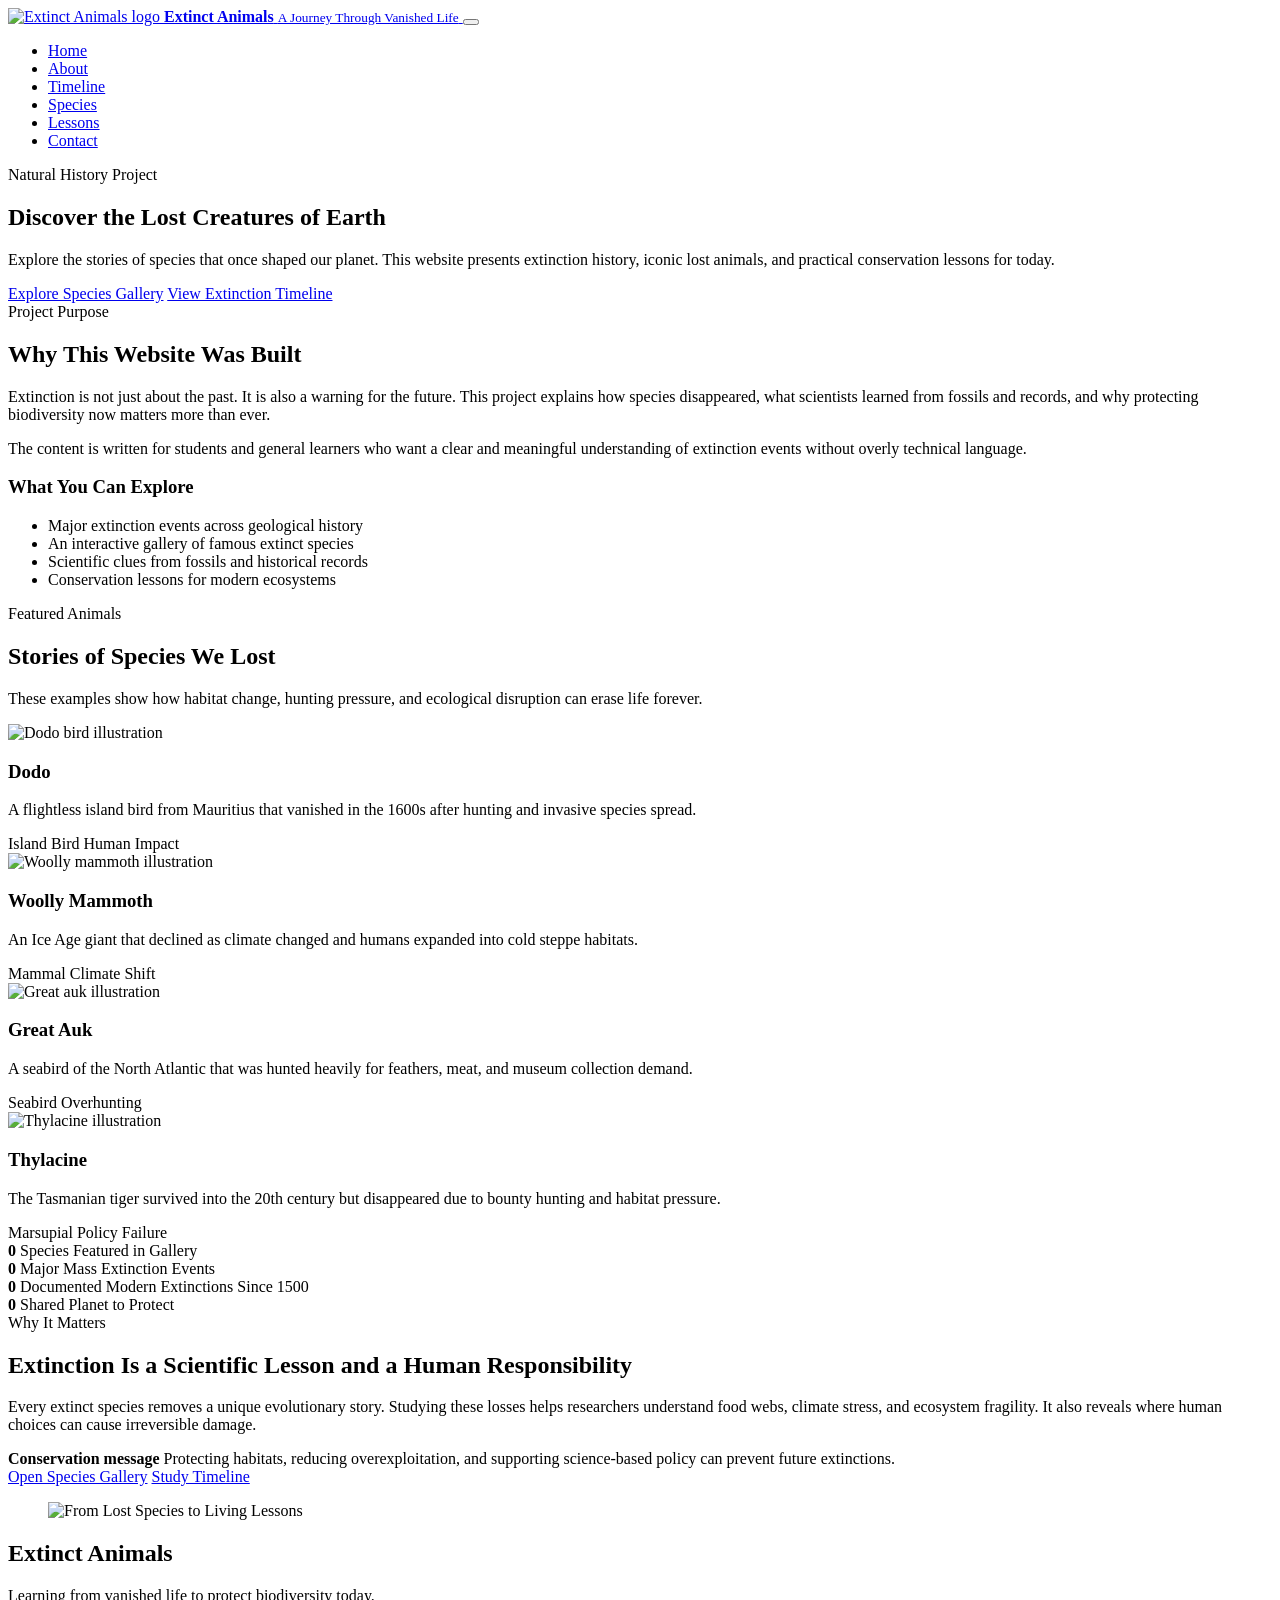
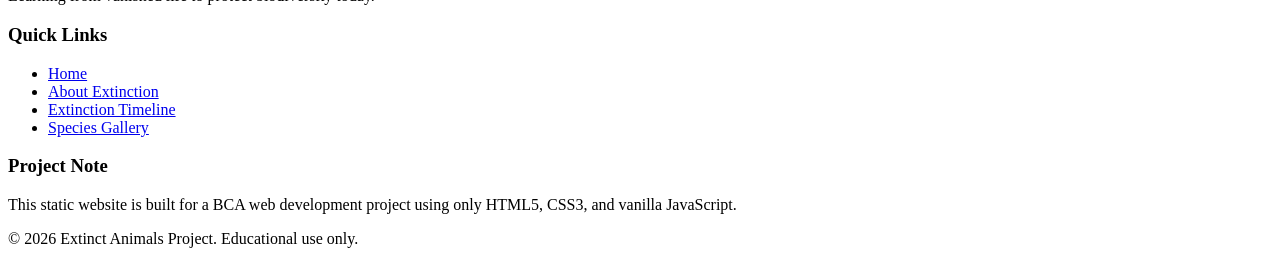
==== index.html @ c0fbe5d6 "Add files via upload" ====
<!DOCTYPE html>
<html lang="en">
<head>
  <meta charset="UTF-8" />
  <meta name="viewport" content="width=device-width, initial-scale=1.0" />
  <meta name="description" content="Extinct Animals is an educational website exploring lost species, mass extinction events, and conservation lessons for the future." />
  <title>Extinct Animals | Home</title>
  <meta name="robots" content="index, follow" />
  <meta name="theme-color" content="#13110f" />
  <link rel="canonical" href="https://your-domain.example/index.html" />

  <meta property="og:locale" content="en_US" />
  <meta property="og:type" content="website" />
  <meta property="og:site_name" content="Extinct Animals" />
  <meta property="og:title" content="Extinct Animals | Home" />
  <meta property="og:description" content="Extinct Animals is an educational website exploring lost species, mass extinction events, and conservation lessons for the future." />
  <meta property="og:url" content="https://your-domain.example/index.html" />
  <meta property="og:image" content="/assets/banners/Banner.png" />
  <meta property="og:image:alt" content="Extinct Animals banner with natural history theme" />

  <meta name="twitter:card" content="summary_large_image" />
  <meta name="twitter:title" content="Extinct Animals | Home" />
  <meta name="twitter:description" content="Extinct Animals is an educational website exploring lost species, mass extinction events, and conservation lessons for the future." />
  <meta name="twitter:image" content="/assets/banners/Banner.png" />
  <meta name="twitter:image:alt" content="Extinct Animals banner with natural history theme" />

  <link rel="stylesheet" href="css/style.css" />
  <link rel="icon" type="image/png" href="assets/icons/Logo.png" />
</head>
<body data-page="index.html">
  <header class="site-header">
    <div class="container nav-wrap">
      <a class="logo" href="index.html" aria-label="Extinct Animals home page">
        <span class="logo-mark"><img src="assets/icons/Logo.png" alt="Extinct Animals logo" /></span>
        <span class="logo-text">
          <strong>Extinct Animals</strong>
          <small>A Journey Through Vanished Life</small>
        </span>
      </a>

      <button class="menu-toggle" type="button" aria-label="Toggle navigation menu" aria-controls="primaryNav" aria-expanded="false">
        <span></span>
        <span></span>
        <span></span>
      </button>

      <nav aria-label="Main navigation">
        <ul class="nav-links" id="primaryNav">
          <li><a href="index.html" data-page="index.html">Home</a></li>
          <li><a href="about.html" data-page="about.html">About</a></li>
          <li><a href="timeline.html" data-page="timeline.html">Timeline</a></li>
          <li><a href="species.html" data-page="species.html">Species</a></li>
          <li><a href="lessons.html" data-page="lessons.html">Lessons</a></li>
          <li><a href="contact.html" data-page="contact.html">Contact</a></li>
        </ul>
      </nav>
    </div>
  </header>

  <main>
    <section class="page-hero home-hero">
      <div class="container hero-content" data-reveal>
        <span class="eyebrow">Natural History Project</span>
        <h1>Discover the Lost Creatures of Earth</h1>
        <p>
          Explore the stories of species that once shaped our planet. This website presents extinction history,
          iconic lost animals, and practical conservation lessons for today.
        </p>
        <div class="hero-actions">
          <a class="btn btn-primary" href="species.html">Explore Species Gallery</a>
          <a class="btn btn-secondary" href="timeline.html">View Extinction Timeline</a>
        </div>
      </div>
    </section>

    <section class="section">
      <div class="container lead-grid">
        <article class="lead-panel" data-reveal>
          <span class="eyebrow">Project Purpose</span>
          <h2>Why This Website Was Built</h2>
          <p>
            Extinction is not just about the past. It is also a warning for the future. This project explains how
            species disappeared, what scientists learned from fossils and records, and why protecting biodiversity now
            matters more than ever.
          </p>
          <p>
            The content is written for students and general learners who want a clear and meaningful understanding of
            extinction events without overly technical language.
          </p>
        </article>

        <aside class="lead-panel" data-reveal>
          <h3>What You Can Explore</h3>
          <ul class="info-list">
            <li>Major extinction events across geological history</li>
            <li>An interactive gallery of famous extinct species</li>
            <li>Scientific clues from fossils and historical records</li>
            <li>Conservation lessons for modern ecosystems</li>
          </ul>
        </aside>
      </div>
    </section>

    <section class="section section-alt">
      <div class="container">
        <div class="section-heading" data-reveal>
          <span class="eyebrow">Featured Animals</span>
          <h2>Stories of Species We Lost</h2>
          <p>These examples show how habitat change, hunting pressure, and ecological disruption can erase life forever.</p>
        </div>

        <div class="card-grid">
          <article class="feature-card" data-reveal>
            <div class="feature-media">
              <img src="assets/images/DoDo.png" alt="Dodo bird illustration" />
            </div>
            <h3>Dodo</h3>
            <p>A flightless island bird from Mauritius that vanished in the 1600s after hunting and invasive species spread.</p>
            <div class="badges">
              <span class="badge">Island Bird</span>
              <span class="badge">Human Impact</span>
            </div>
          </article>

          <article class="feature-card" data-reveal>
            <div class="feature-media">
              <img src="assets/images/Woolly mammoth.png" alt="Woolly mammoth illustration" />
            </div>
            <h3>Woolly Mammoth</h3>
            <p>An Ice Age giant that declined as climate changed and humans expanded into cold steppe habitats.</p>
            <div class="badges">
              <span class="badge">Mammal</span>
              <span class="badge">Climate Shift</span>
            </div>
          </article>

          <article class="feature-card" data-reveal>
            <div class="feature-media">
              <img src="assets/images/Great Auk.png" alt="Great auk illustration" />
            </div>
            <h3>Great Auk</h3>
            <p>A seabird of the North Atlantic that was hunted heavily for feathers, meat, and museum collection demand.</p>
            <div class="badges">
              <span class="badge">Seabird</span>
              <span class="badge">Overhunting</span>
            </div>
          </article>

          <article class="feature-card" data-reveal>
            <div class="feature-media">
              <img src="assets/images/Thylacine.png" alt="Thylacine illustration" />
            </div>
            <h3>Thylacine</h3>
            <p>The Tasmanian tiger survived into the 20th century but disappeared due to bounty hunting and habitat pressure.</p>
            <div class="badges">
              <span class="badge">Marsupial</span>
              <span class="badge">Policy Failure</span>
            </div>
          </article>
        </div>
      </div>
    </section>

    <section class="facts-strip" aria-label="Quick extinction facts">
      <div class="container facts-grid">
        <article class="fact-item" data-reveal>
          <strong data-counter="10">0</strong>
          <span>Species Featured in Gallery</span>
        </article>
        <article class="fact-item" data-reveal>
          <strong data-counter="5">0</strong>
          <span>Major Mass Extinction Events</span>
        </article>
        <article class="fact-item" data-reveal>
          <strong data-counter="900" data-suffix="+">0</strong>
          <span>Documented Modern Extinctions Since 1500</span>
        </article>
        <article class="fact-item" data-reveal>
          <strong data-counter="1">0</strong>
          <span>Shared Planet to Protect</span>
        </article>
      </div>
    </section>

    <section class="section section-light">
      <div class="container split-layout">
        <div class="split-text" data-reveal>
          <span class="eyebrow">Why It Matters</span>
          <h2>Extinction Is a Scientific Lesson and a Human Responsibility</h2>
          <p>
            Every extinct species removes a unique evolutionary story. Studying these losses helps researchers understand
            food webs, climate stress, and ecosystem fragility. It also reveals where human choices can cause irreversible damage.
          </p>
          <div class="callout">
            <strong>Conservation message</strong>
            Protecting habitats, reducing overexploitation, and supporting science-based policy can prevent future extinctions.
          </div>
          <div class="hero-actions">
            <a class="btn btn-dark" href="species.html">Open Species Gallery</a>
            <a class="btn btn-dark" href="timeline.html">Study Timeline</a>
          </div>
        </div>

        <div class="split-media" data-reveal>
          <figure class="content-media">
            <img src="assets/images/From%20Lost%20Species%20to%20Living%20Lessons.png" alt="From Lost Species to Living Lessons" loading="lazy" />
          </figure>
        </div>
      </div>
    </section>
  </main>

  <footer class="site-footer">
    <div class="container footer-grid">
      <div>
        <h2>Extinct Animals</h2>
        <p>Learning from vanished life to protect biodiversity today.</p>
      </div>
      <div>
        <h3>Quick Links</h3>
        <ul class="footer-links">
          <li><a href="index.html">Home</a></li>
          <li><a href="about.html">About Extinction</a></li>
          <li><a href="timeline.html">Extinction Timeline</a></li>
          <li><a href="species.html">Species Gallery</a></li>
        </ul>
      </div>
      <div>
        <h3>Project Note</h3>
        <p>This static website is built for a BCA web development project using only HTML5, CSS3, and vanilla JavaScript.</p>
      </div>
    </div>
    <div class="footer-bottom">
      <p>&copy; 2026 Extinct Animals Project. Educational use only.</p>
    </div>
  </footer>

  <script src="js/main.js" defer></script>
</body>
</html>
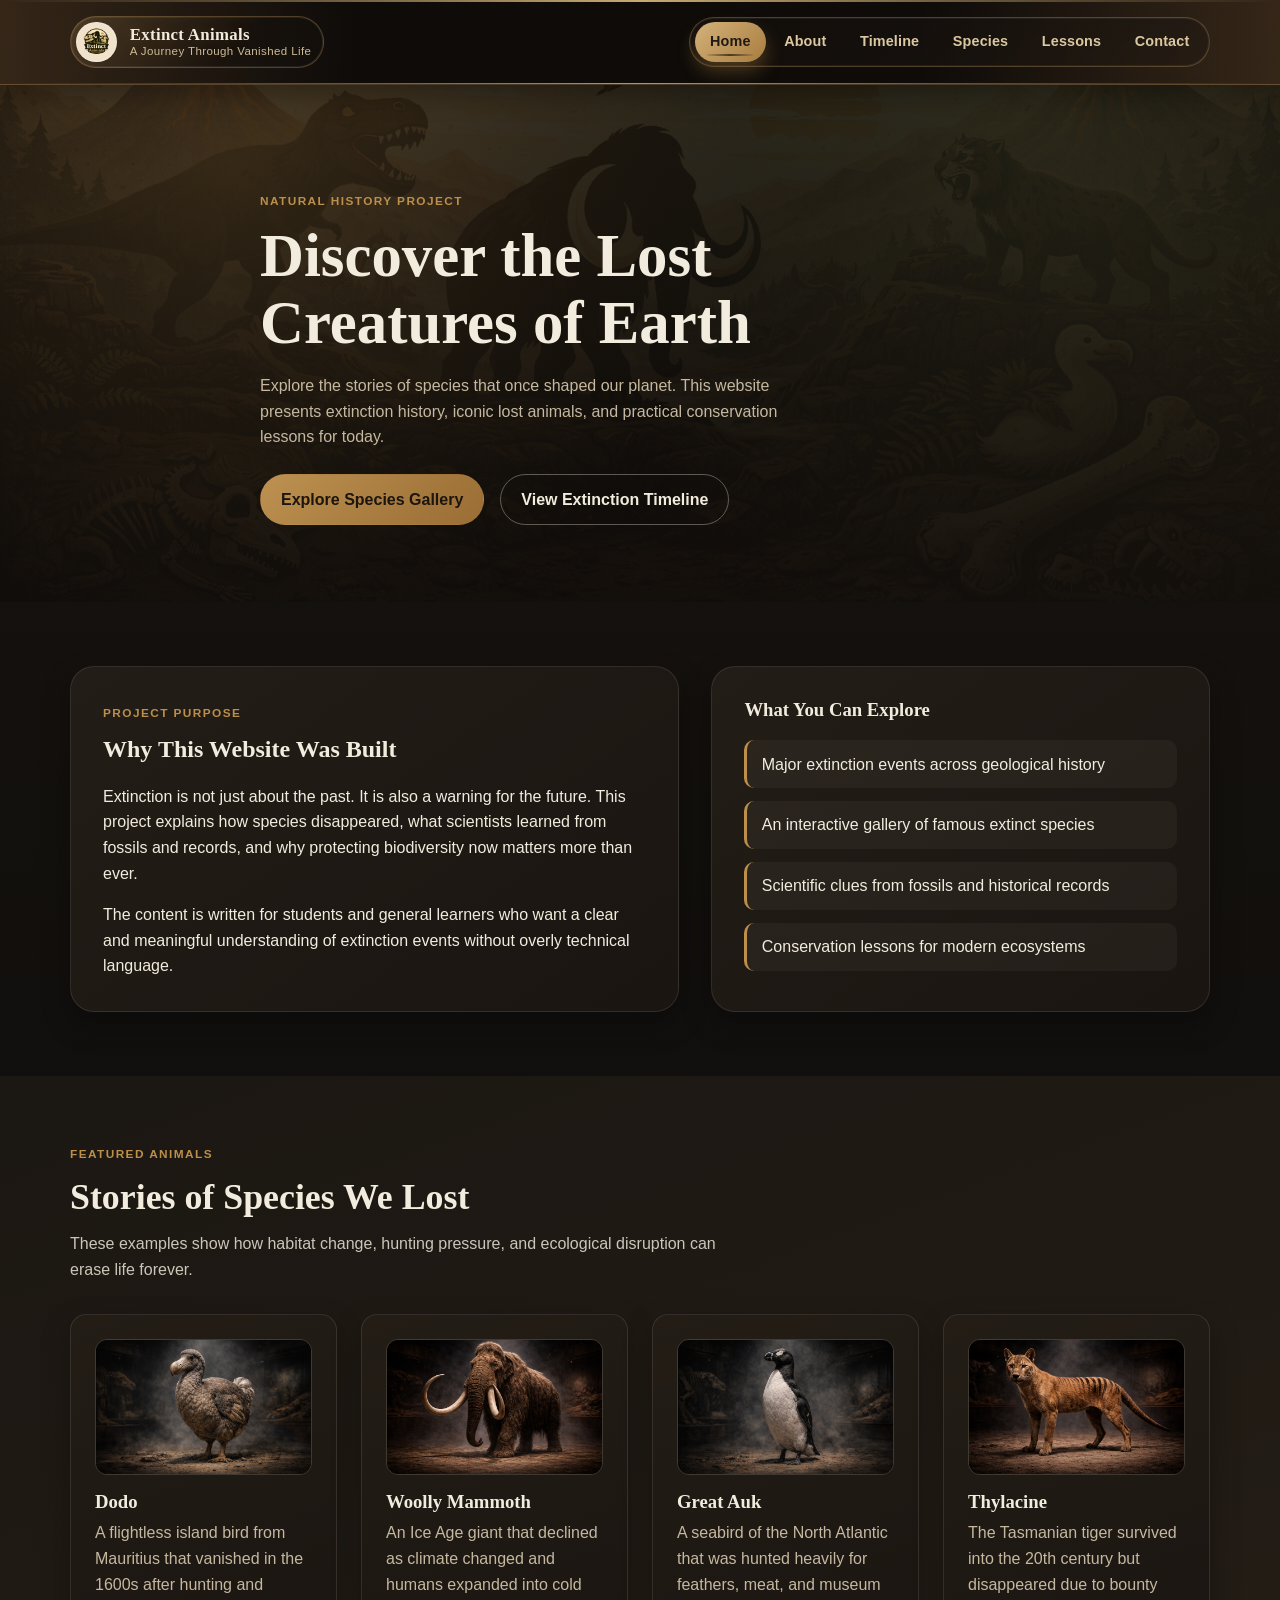
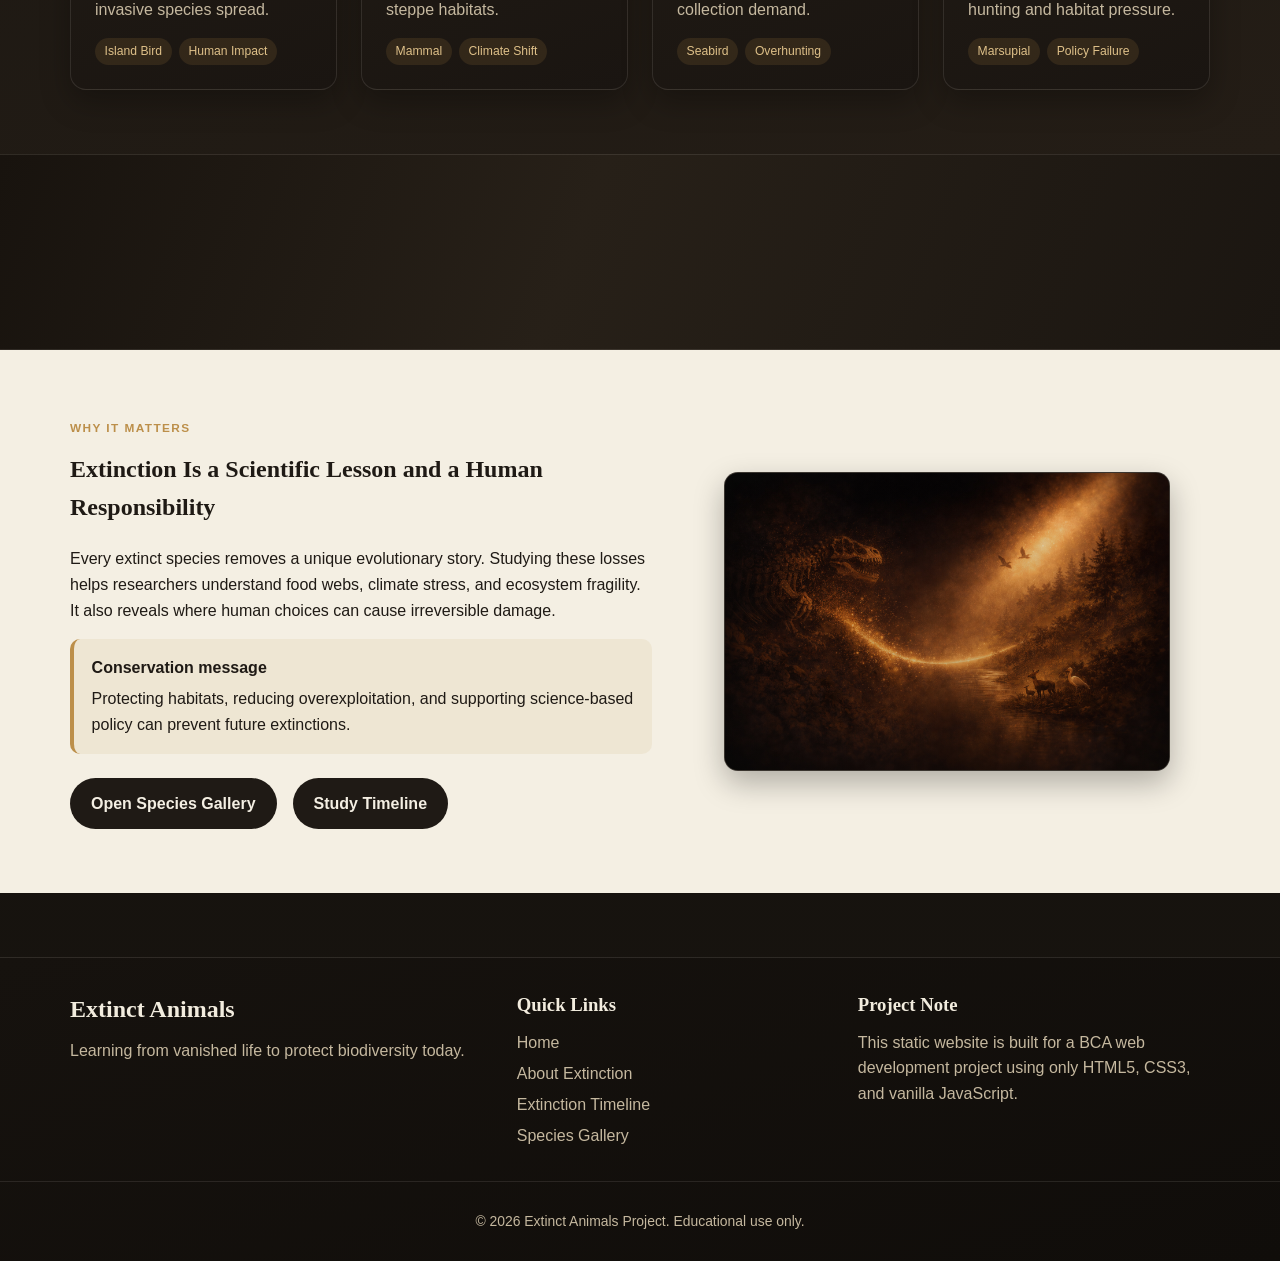
==== commit 322daaba: "Update index.html" ====
--- a/index.html
+++ b/index.html
@@ -14,8 +14,8 @@
   <meta property="og:site_name" content="Extinct Animals" />
   <meta property="og:title" content="Extinct Animals | Home" />
   <meta property="og:description" content="Extinct Animals is an educational website exploring lost species, mass extinction events, and conservation lessons for the future." />
-  <meta property="og:url" content="https://your-domain.example/index.html" />
-  <meta property="og:image" content="/assets/banners/Banner.png" />
+  <meta property="og:url" content="https://lostspecies.vercel.app" />
+  <meta property="og:image" content="https://lostspecies.vercel.app/assets/banners/Banner.png" />
   <meta property="og:image:alt" content="Extinct Animals banner with natural history theme" />
 
   <meta name="twitter:card" content="summary_large_image" />
--- a/css/style.css
+++ b/css/style.css
@@ -0,0 +1,1461 @@
+:root {
+  --clr-bg: #13110f;
+  --clr-surface: #1d1914;
+  --clr-surface-soft: #272119;
+  --clr-card: #211c16;
+  --clr-light: #f4efe3;
+  --clr-light-soft: #ebe2d1;
+  --clr-text: #f2ecde;
+  --clr-text-dark: #1f1a15;
+  --clr-muted: #c5b89f;
+  --clr-gold: #bc8f4a;
+  --clr-rust: #8f4e2c;
+  --clr-olive: #6b744b;
+  --clr-danger: #efb199;
+  --clr-success: #9fd6ab;
+  --font-heading: "Palatino Linotype", "Book Antiqua", Palatino, Georgia, "Times New Roman", serif;
+  --font-body: "Segoe UI", Tahoma, Geneva, Verdana, sans-serif;
+  --max-width: 1140px;
+  --radius-sm: 10px;
+  --radius-md: 16px;
+  --radius-lg: 24px;
+  --radius-round: 999px;
+  --shadow-soft: 0 12px 30px rgba(0, 0, 0, 0.28);
+  --shadow-hover: 0 18px 42px rgba(0, 0, 0, 0.35);
+  --transition: all 0.28s ease;
+  --space-1: 0.5rem;
+  --space-2: 0.75rem;
+  --space-3: 1rem;
+  --space-4: 1.5rem;
+  --space-5: 2rem;
+  --space-6: 3rem;
+  --space-7: 4rem;
+}
+
+* {
+  box-sizing: border-box;
+}
+
+html {
+  scroll-behavior: smooth;
+}
+
+body {
+  margin: 0;
+  font-family: var(--font-body);
+  color: var(--clr-text);
+  background: linear-gradient(180deg, #17130f 0%, #110f0d 40%, #18140f 100%);
+  line-height: 1.6;
+  overflow-x: hidden;
+}
+
+img {
+  max-width: 100%;
+  display: block;
+}
+
+a {
+  color: inherit;
+  text-decoration: none;
+}
+
+button,
+input,
+select,
+textarea {
+  font: inherit;
+}
+
+a:focus-visible,
+button:focus-visible,
+input:focus-visible,
+select:focus-visible,
+textarea:focus-visible {
+  outline: 2px solid var(--clr-gold);
+  outline-offset: 2px;
+}
+
+.container {
+  width: min(var(--max-width), calc(100% - 2rem));
+  margin-inline: auto;
+}
+
+.section {
+  padding: var(--space-7) 0;
+}
+
+.section-light {
+  background: var(--clr-light);
+  color: var(--clr-text-dark);
+}
+
+.section-alt {
+  background: linear-gradient(160deg, #1b1712 0%, #241d16 100%);
+}
+
+.section-heading {
+  margin-bottom: var(--space-5);
+  max-width: 680px;
+}
+
+.section-heading h2 {
+  margin: 0 0 var(--space-2);
+  font-family: var(--font-heading);
+  font-size: clamp(1.8rem, 2.8vw, 2.6rem);
+  line-height: 1.2;
+}
+
+.section-heading p {
+  margin: 0;
+  color: currentColor;
+  opacity: 0.82;
+}
+
+.eyebrow {
+  display: inline-block;
+  margin-bottom: var(--space-2);
+  text-transform: uppercase;
+  letter-spacing: 0.12em;
+  font-size: 0.74rem;
+  color: var(--clr-gold);
+  font-weight: 600;
+}
+
+.btn {
+  display: inline-flex;
+  align-items: center;
+  justify-content: center;
+  padding: 0.75rem 1.25rem;
+  border-radius: var(--radius-round);
+  border: 1px solid transparent;
+  cursor: pointer;
+  font-weight: 600;
+  transition: var(--transition);
+}
+
+.btn-primary {
+  background: linear-gradient(135deg, #bd9150 0%, #996d34 100%);
+  color: #1d150f;
+}
+
+.btn-primary:hover {
+  transform: translateY(-2px);
+  box-shadow: 0 10px 22px rgba(188, 143, 74, 0.36);
+}
+
+.btn-secondary {
+  border-color: rgba(242, 236, 222, 0.34);
+  color: var(--clr-text);
+  background: transparent;
+}
+
+.btn-secondary:hover {
+  background: rgba(244, 239, 227, 0.08);
+  transform: translateY(-2px);
+}
+
+.btn-dark {
+  background: var(--clr-text-dark);
+  color: var(--clr-light);
+}
+
+.btn-dark:hover {
+  opacity: 0.92;
+}
+
+.site-header {
+  position: sticky;
+  top: 0;
+  z-index: 220;
+  isolation: isolate;
+  backdrop-filter: blur(10px) saturate(120%);
+  background: linear-gradient(
+    90deg,
+    rgba(64, 46, 28, 0.74) 0%,
+    rgba(14, 11, 9, 0.94) 28%,
+    rgba(14, 11, 9, 0.94) 72%,
+    rgba(64, 46, 28, 0.74) 100%
+  );
+  border-bottom: 1px solid rgba(196, 156, 94, 0.34);
+  box-shadow: 0 10px 24px rgba(0, 0, 0, 0.3);
+}
+
+.site-header::before,
+.site-header::after {
+  content: "";
+  position: absolute;
+  left: 0;
+  right: 0;
+  pointer-events: none;
+}
+
+.site-header::before {
+  top: 0;
+  height: 2px;
+  background: linear-gradient(90deg, transparent 0%, rgba(220, 186, 126, 0.9) 50%, transparent 100%);
+}
+
+.site-header::after {
+  bottom: 0;
+  height: 1px;
+  background: linear-gradient(90deg, rgba(196, 156, 94, 0) 0%, rgba(196, 156, 94, 0.95) 50%, rgba(196, 156, 94, 0) 100%);
+}
+
+.nav-wrap {
+  display: flex;
+  align-items: center;
+  justify-content: space-between;
+  gap: 1rem;
+  min-height: 84px;
+}
+
+.logo {
+  display: flex;
+  align-items: center;
+  gap: 0.8rem;
+  padding: 0.3rem 0.72rem 0.3rem 0.32rem;
+  border-radius: var(--radius-round);
+  border: 1px solid rgba(196, 156, 94, 0.35);
+  background: linear-gradient(135deg, rgba(196, 156, 94, 0.2) 0%, rgba(20, 16, 12, 0.32) 64%);
+  box-shadow: inset 0 0 0 1px rgba(244, 239, 227, 0.07);
+  transition: var(--transition);
+}
+
+.logo:hover {
+  transform: translateY(-1px);
+  border-color: rgba(220, 186, 126, 0.65);
+}
+
+.logo-mark {
+  width: 2.55rem;
+  height: 2.55rem;
+  display: grid;
+  place-items: center;
+  border-radius: 50%;
+  overflow: hidden;
+  border: 1px solid rgba(244, 239, 227, 0.56);
+  background: #f1e3cb;
+}
+
+.logo-mark img {
+  width: 100%;
+  height: 100%;
+  object-fit: cover;
+}
+
+.logo-text {
+  display: grid;
+  line-height: 1.2;
+}
+
+.logo-text strong {
+  font-family: var(--font-heading);
+  font-size: 1.05rem;
+  font-weight: 700;
+  letter-spacing: 0.02em;
+  text-shadow: 0 0 16px rgba(196, 156, 94, 0.2);
+}
+
+.logo-text small {
+  font-size: 0.72rem;
+  color: #cdbb96;
+  letter-spacing: 0.035em;
+}
+
+nav {
+  margin-left: auto;
+  position: relative;
+}
+
+.nav-links {
+  list-style: none;
+  margin: 0;
+  padding: 0.28rem;
+  display: flex;
+  align-items: center;
+  gap: 0.2rem;
+  border-radius: var(--radius-round);
+  border: 1px solid rgba(196, 156, 94, 0.35);
+  background: linear-gradient(150deg, rgba(18, 14, 11, 0.82) 0%, rgba(34, 27, 20, 0.58) 100%);
+  box-shadow: inset 0 0 0 1px rgba(244, 239, 227, 0.06);
+}
+
+.nav-links li {
+  position: relative;
+}
+
+.nav-links a {
+  display: inline-flex;
+  align-items: center;
+  justify-content: center;
+  border-radius: calc(var(--radius-round) - 6px);
+  padding: 0.5rem 0.95rem;
+  color: #dbc8a1;
+  font-size: 0.9rem;
+  font-weight: 600;
+  letter-spacing: 0.01em;
+  position: relative;
+  isolation: isolate;
+  transition: var(--transition);
+}
+
+.nav-links a:hover {
+  color: #f8f0e0;
+  background: rgba(244, 239, 227, 0.08);
+}
+
+.nav-links a::after {
+  content: "";
+  position: absolute;
+  left: 0.78rem;
+  right: 0.78rem;
+  bottom: 0.32rem;
+  height: 2px;
+  border-radius: var(--radius-round);
+  background: linear-gradient(90deg, rgba(196, 156, 94, 0.1) 0%, rgba(220, 186, 126, 1) 50%, rgba(196, 156, 94, 0.1) 100%);
+  transform: scaleX(0);
+  transform-origin: center;
+  transition: transform 0.25s ease;
+}
+
+.nav-links a:hover::after {
+  transform: scaleX(1);
+}
+
+.nav-links a.active {
+  color: var(--clr-text-dark);
+  background: linear-gradient(135deg, #d3b27a 0%, #a97c3f 100%);
+  box-shadow: 0 9px 18px rgba(184, 137, 70, 0.35);
+}
+
+.nav-links a.active::after {
+  transform: scaleX(1);
+  background: linear-gradient(90deg, rgba(45, 34, 21, 0.1) 0%, rgba(45, 34, 21, 0.8) 50%, rgba(45, 34, 21, 0.1) 100%);
+}
+
+.menu-toggle {
+  border: 1px solid rgba(196, 156, 94, 0.45);
+  background: linear-gradient(135deg, rgba(196, 156, 94, 0.25) 0%, rgba(18, 14, 11, 0.2) 100%);
+  color: var(--clr-text);
+  width: 2.65rem;
+  height: 2.65rem;
+  display: none;
+  border-radius: 12px;
+  padding: 0;
+  cursor: pointer;
+  align-items: center;
+  justify-content: center;
+  flex-direction: column;
+  gap: 0.25rem;
+}
+
+.menu-toggle span {
+  width: 1.2rem;
+  height: 2px;
+  border-radius: 4px;
+  background: #f2e7d4;
+  transition: var(--transition);
+}
+
+.menu-toggle[aria-expanded="true"] span:nth-child(1) {
+  transform: translateY(6px) rotate(45deg);
+}
+
+.menu-toggle[aria-expanded="true"] span:nth-child(2) {
+  opacity: 0;
+}
+
+.menu-toggle[aria-expanded="true"] span:nth-child(3) {
+  transform: translateY(-6px) rotate(-45deg);
+}
+
+.page-hero {
+  position: relative;
+  isolation: isolate;
+  padding: clamp(4.8rem, 8vw, 6.8rem) 0 clamp(4rem, 6vw, 5.2rem);
+}
+
+.page-hero::before,
+.page-hero::after {
+  content: "";
+  position: absolute;
+  inset: 0;
+  z-index: -2;
+}
+
+.page-hero::after {
+  z-index: -1;
+  background: linear-gradient(180deg, rgba(14, 12, 10, 0.38) 0%, rgba(14, 12, 10, 0.78) 100%);
+}
+
+.home-hero::before {
+  background:
+    radial-gradient(circle at 18% 15%, rgba(188, 143, 74, 0.35), transparent 44%),
+    radial-gradient(circle at 84% 12%, rgba(108, 120, 73, 0.32), transparent 45%),
+    linear-gradient(130deg, rgba(22, 17, 12, 0.78) 0%, rgba(12, 10, 8, 0.85) 58%, rgba(35, 27, 18, 0.8) 100%),
+    url("../assets/banners/Banner.png");
+  background-size: auto, auto, auto, cover;
+  background-position: center, center, center, center;
+  background-repeat: no-repeat;
+}
+
+.about-hero::before {
+  background:
+    radial-gradient(circle at 80% 18%, rgba(143, 78, 44, 0.36), transparent 46%),
+    linear-gradient(120deg, #231b14 0%, #11100d 54%, #2b231a 100%);
+}
+
+.timeline-hero::before {
+  background:
+    radial-gradient(circle at 15% 25%, rgba(107, 116, 75, 0.35), transparent 45%),
+    linear-gradient(120deg, #1d1813 0%, #100f0c 52%, #2a2118 100%);
+}
+
+.species-hero::before {
+  background:
+    radial-gradient(circle at 16% 10%, rgba(188, 143, 74, 0.28), transparent 42%),
+    radial-gradient(circle at 85% 80%, rgba(107, 116, 75, 0.28), transparent 42%),
+    linear-gradient(130deg, #211910 0%, #0f0d0b 62%, #281f15 100%);
+}
+
+.lessons-hero::before {
+  background:
+    radial-gradient(circle at 80% 12%, rgba(188, 143, 74, 0.26), transparent 45%),
+    linear-gradient(120deg, #1f1812 0%, #110f0d 52%, #2b2318 100%);
+}
+
+.contact-hero::before {
+  background:
+    radial-gradient(circle at 15% 20%, rgba(143, 78, 44, 0.34), transparent 45%),
+    linear-gradient(125deg, #1b1511 0%, #0f0d0b 56%, #2a2117 100%);
+}
+
+.hero-content {
+  max-width: 760px;
+}
+
+.hero-content h1 {
+  margin: 0;
+  font-family: var(--font-heading);
+  font-size: clamp(2rem, 5.4vw, 3.8rem);
+  line-height: 1.1;
+  text-wrap: balance;
+}
+
+.hero-content p {
+  margin-top: var(--space-3);
+  color: var(--clr-muted);
+  max-width: 62ch;
+}
+
+.hero-actions {
+  margin-top: var(--space-4);
+  display: flex;
+  flex-wrap: wrap;
+  gap: var(--space-3);
+}
+
+.lead-grid {
+  display: grid;
+  grid-template-columns: 1.1fr 0.9fr;
+  gap: var(--space-5);
+  align-items: stretch;
+}
+
+.lead-panel {
+  background: linear-gradient(145deg, #231d17 0%, #1a1511 100%);
+  border: 1px solid rgba(242, 236, 222, 0.1);
+  border-radius: var(--radius-lg);
+  padding: var(--space-5);
+  box-shadow: var(--shadow-soft);
+}
+
+.lead-panel h2,
+.lead-panel h3 {
+  margin-top: 0;
+  font-family: var(--font-heading);
+  line-height: 1.2;
+}
+
+.lead-panel p:last-child {
+  margin-bottom: 0;
+}
+
+.info-list {
+  list-style: none;
+  margin: 0;
+  padding: 0;
+  display: grid;
+  gap: 0.8rem;
+}
+
+.info-list li {
+  padding: 0.7rem 0.9rem;
+  border-left: 3px solid var(--clr-gold);
+  background: rgba(244, 239, 227, 0.04);
+  border-radius: var(--radius-sm);
+}
+
+.card-grid {
+  display: grid;
+  gap: var(--space-4);
+  grid-template-columns: repeat(auto-fit, minmax(220px, 1fr));
+}
+
+.feature-card,
+.info-card,
+.lesson-card,
+.contact-card,
+.glossary-card {
+  border-radius: var(--radius-md);
+  border: 1px solid rgba(242, 236, 222, 0.11);
+  background: linear-gradient(160deg, #231d16 0%, #1a1511 100%);
+  padding: var(--space-4);
+  transition: var(--transition);
+  box-shadow: var(--shadow-soft);
+}
+
+.feature-card:hover,
+.info-card:hover,
+.lesson-card:hover,
+.contact-card:hover,
+.glossary-card:hover {
+  transform: translateY(-5px);
+  box-shadow: var(--shadow-hover);
+}
+
+.feature-card h3,
+.info-card h3,
+.lesson-card h3,
+.contact-card h3,
+.glossary-card h3 {
+  margin: 1rem 0 0.45rem;
+  font-family: var(--font-heading);
+  line-height: 1.2;
+}
+
+.feature-card p,
+.info-card p,
+.lesson-card p,
+.contact-card p,
+.glossary-card p {
+  margin: 0;
+  color: var(--clr-muted);
+}
+
+.media-placeholder {
+  position: relative;
+  min-height: 165px;
+  border-radius: calc(var(--radius-md) - 4px);
+  border: 1px solid rgba(242, 236, 222, 0.15);
+  overflow: hidden;
+  display: grid;
+  place-items: center;
+  text-align: center;
+  padding: 1rem;
+  background:
+    radial-gradient(circle at 20% 20%, rgba(188, 143, 74, 0.4), transparent 40%),
+    radial-gradient(circle at 80% 80%, rgba(107, 116, 75, 0.35), transparent 45%),
+    linear-gradient(140deg, #31261c 0%, #1a1511 100%);
+}
+
+.media-placeholder span {
+  font-family: var(--font-heading);
+  font-size: 1.05rem;
+  letter-spacing: 0.04em;
+}
+
+.media-small {
+  min-height: 132px;
+}
+
+.feature-media {
+  position: relative;
+  aspect-ratio: 16 / 10;
+  border-radius: calc(var(--radius-md) - 4px);
+  overflow: hidden;
+  border: 1px solid rgba(242, 236, 222, 0.15);
+}
+
+.feature-media img {
+  width: 100%;
+  height: 100%;
+  object-fit: cover;
+}
+
+.content-media {
+  position: relative;
+  min-height: 230px;
+  border-radius: calc(var(--radius-md) - 2px);
+  overflow: hidden;
+  border: 1px solid rgba(242, 236, 222, 0.15);
+  box-shadow: var(--shadow-soft);
+  background: #1a1511;
+}
+
+.content-media img {
+  width: 100%;
+  height: 100%;
+  object-fit: cover;
+}
+
+.content-media::after {
+  content: "";
+  position: absolute;
+  inset: 0;
+  pointer-events: none;
+  background: linear-gradient(180deg, rgba(12, 10, 8, 0.08) 0%, rgba(12, 10, 8, 0.3) 100%);
+}
+
+.badges {
+  display: flex;
+  flex-wrap: wrap;
+  gap: 0.45rem;
+  margin-top: 0.95rem;
+}
+
+.badge {
+  display: inline-flex;
+  align-items: center;
+  gap: 0.35rem;
+  border-radius: var(--radius-round);
+  font-size: 0.76rem;
+  padding: 0.25rem 0.6rem;
+  background: rgba(188, 143, 74, 0.14);
+  color: #dec089;
+}
+
+.facts-strip {
+  padding: 1.75rem 0;
+  border-top: 1px solid rgba(242, 236, 222, 0.1);
+  border-bottom: 1px solid rgba(242, 236, 222, 0.1);
+  background: linear-gradient(110deg, #18130e 0%, #272018 45%, #1b1611 100%);
+}
+
+.facts-grid {
+  display: grid;
+  grid-template-columns: repeat(4, minmax(0, 1fr));
+  gap: 1rem;
+}
+
+.fact-item {
+  text-align: center;
+  padding: 0.85rem;
+}
+
+.fact-item strong {
+  display: block;
+  font-size: clamp(1.5rem, 3.4vw, 2.15rem);
+  color: var(--clr-gold);
+  font-family: var(--font-heading);
+  margin-bottom: 0.25rem;
+}
+
+.fact-item span {
+  color: var(--clr-muted);
+  font-size: 0.95rem;
+}
+
+.split-layout {
+  display: grid;
+  grid-template-columns: 1.05fr 0.95fr;
+  gap: var(--space-5);
+  align-items: center;
+}
+
+.split-layout.reverse .split-text {
+  order: 2;
+}
+
+.split-layout.reverse .split-media {
+  order: 1;
+}
+
+.split-text h2,
+.split-text h3 {
+  margin-top: 0;
+  font-family: var(--font-heading);
+}
+
+.split-media .media-placeholder,
+.split-media .content-media {
+  min-height: 230px;
+}
+
+.callout {
+  border-left: 4px solid var(--clr-gold);
+  background: rgba(188, 143, 74, 0.1);
+  border-radius: var(--radius-sm);
+  padding: 1rem 1.1rem;
+  margin-top: 1rem;
+}
+
+.callout strong {
+  display: block;
+  margin-bottom: 0.35rem;
+}
+
+.key-grid {
+  display: grid;
+  grid-template-columns: repeat(auto-fit, minmax(180px, 1fr));
+  gap: var(--space-3);
+}
+
+.key-grid .glossary-card {
+  padding: 1rem;
+}
+
+.accordion {
+  display: grid;
+  gap: 0.75rem;
+}
+
+.accordion-item {
+  border-radius: var(--radius-sm);
+  border: 1px solid rgba(31, 26, 21, 0.15);
+  background: #efe6d7;
+  color: var(--clr-text-dark);
+  overflow: hidden;
+}
+
+.accordion-toggle {
+  width: 100%;
+  text-align: left;
+  border: 0;
+  background: transparent;
+  padding: 0.9rem 1rem;
+  cursor: pointer;
+  font-weight: 600;
+  display: flex;
+  align-items: center;
+  justify-content: space-between;
+  gap: 1rem;
+}
+
+.accordion-toggle::after {
+  content: "+";
+  font-size: 1.2rem;
+}
+
+.accordion-item.open .accordion-toggle::after {
+  content: "-";
+}
+
+.accordion-content {
+  max-height: 0;
+  overflow: hidden;
+  transition: max-height 0.3s ease;
+}
+
+.accordion-content p {
+  margin: 0;
+  padding: 0 1rem 1rem;
+}
+
+.timeline-controls {
+  display: flex;
+  flex-wrap: wrap;
+  gap: 0.7rem;
+  margin-bottom: 1.2rem;
+}
+
+.timeline-filter-btn {
+  border: 1px solid rgba(242, 236, 222, 0.2);
+  background: rgba(244, 239, 227, 0.05);
+  color: var(--clr-text);
+  border-radius: var(--radius-round);
+  padding: 0.45rem 0.85rem;
+  cursor: pointer;
+  transition: var(--transition);
+}
+
+.timeline-filter-btn:hover,
+.timeline-filter-btn.active {
+  background: rgba(188, 143, 74, 0.26);
+  border-color: rgba(188, 143, 74, 0.75);
+}
+
+.timeline-track {
+  display: grid;
+  grid-auto-flow: column;
+  grid-auto-columns: minmax(220px, 1fr);
+  gap: 1rem;
+  overflow-x: auto;
+  padding-bottom: 0.7rem;
+}
+
+.timeline-track::-webkit-scrollbar {
+  height: 8px;
+}
+
+.timeline-track::-webkit-scrollbar-thumb {
+  background: rgba(188, 143, 74, 0.55);
+  border-radius: var(--radius-round);
+}
+
+.timeline-card {
+  border-radius: var(--radius-md);
+  border: 1px solid rgba(242, 236, 222, 0.14);
+  background: linear-gradient(160deg, #241e16 0%, #1b1511 100%);
+  padding: var(--space-4);
+  min-height: 280px;
+  position: relative;
+  transition: var(--transition);
+}
+
+.timeline-card::before {
+  content: "";
+  position: absolute;
+  left: 1rem;
+  top: 1rem;
+  bottom: 1rem;
+  width: 3px;
+  border-radius: 10px;
+  background: linear-gradient(180deg, #c4a267 0%, #6b744b 100%);
+  opacity: 0.72;
+}
+
+.timeline-card:hover {
+  transform: translateY(-4px);
+  box-shadow: var(--shadow-hover);
+}
+
+.timeline-card h3 {
+  margin: 0.2rem 0 0.7rem 1rem;
+  font-family: var(--font-heading);
+  line-height: 1.2;
+}
+
+.timeline-card .time-label {
+  display: inline-flex;
+  margin-left: 1rem;
+  margin-bottom: 0.6rem;
+  border-radius: var(--radius-round);
+  padding: 0.22rem 0.58rem;
+  font-size: 0.73rem;
+  letter-spacing: 0.05em;
+  text-transform: uppercase;
+  background: rgba(188, 143, 74, 0.16);
+  color: #e2c894;
+}
+
+.timeline-card p,
+.timeline-card ul {
+  margin: 0 0 0 1rem;
+  color: var(--clr-muted);
+}
+
+.timeline-card ul {
+  margin-top: 0.8rem;
+  padding-left: 1rem;
+}
+
+.timeline-card.is-hidden {
+  display: none;
+}
+
+.modern-impact {
+  margin-top: var(--space-5);
+  padding: var(--space-5);
+  border-radius: var(--radius-lg);
+  background: linear-gradient(155deg, rgba(36, 29, 22, 0.92) 0%, rgba(18, 16, 13, 0.95) 100%);
+  border: 1px solid rgba(188, 143, 74, 0.25);
+}
+
+.modern-impact h3 {
+  margin-top: 0;
+  font-family: var(--font-heading);
+}
+
+.summary-panel {
+  margin-top: var(--space-5);
+  border-radius: var(--radius-lg);
+  padding: var(--space-5);
+  background: #efe4d3;
+  color: var(--clr-text-dark);
+}
+
+.summary-panel h3 {
+  margin-top: 0;
+  font-family: var(--font-heading);
+}
+
+.control-panel {
+  border-radius: var(--radius-md);
+  border: 1px solid rgba(242, 236, 222, 0.14);
+  background: linear-gradient(140deg, #241e17 0%, #191510 100%);
+  padding: var(--space-4);
+}
+
+.control-grid {
+  display: grid;
+  gap: 0.9rem;
+  grid-template-columns: repeat(auto-fit, minmax(170px, 1fr));
+}
+
+.control-grid label {
+  display: block;
+  margin-bottom: 0.32rem;
+  font-size: 0.86rem;
+  color: var(--clr-muted);
+}
+
+.control-grid input,
+.control-grid select,
+.form-grid input,
+.form-grid textarea {
+  width: 100%;
+  border: 1px solid rgba(242, 236, 222, 0.22);
+  background: rgba(244, 239, 227, 0.06);
+  color: var(--clr-text);
+  border-radius: var(--radius-sm);
+  padding: 0.58rem 0.7rem;
+}
+
+.control-grid input::placeholder {
+  color: rgba(242, 236, 222, 0.58);
+}
+
+.filter-actions {
+  margin-top: 1rem;
+  display: flex;
+  justify-content: space-between;
+  align-items: center;
+  gap: 1rem;
+  flex-wrap: wrap;
+}
+
+.results-note {
+  margin: 0;
+  color: var(--clr-muted);
+  font-size: 0.92rem;
+}
+
+.species-grid {
+  margin-top: var(--space-5);
+  display: grid;
+  gap: var(--space-4);
+  grid-template-columns: repeat(auto-fit, minmax(245px, 1fr));
+}
+
+.species-card {
+  border-radius: var(--radius-md);
+  border: 1px solid rgba(242, 236, 222, 0.13);
+  overflow: hidden;
+  background: linear-gradient(150deg, #241d16 0%, #181410 100%);
+  display: flex;
+  flex-direction: column;
+  min-height: 100%;
+  box-shadow: var(--shadow-soft);
+  transition: var(--transition);
+}
+
+.species-card:hover {
+  transform: translateY(-5px);
+  box-shadow: var(--shadow-hover);
+}
+
+.species-image {
+  position: relative;
+  aspect-ratio: 16 / 10;
+  overflow: hidden;
+}
+
+.species-image img {
+  width: 100%;
+  height: 100%;
+  object-fit: cover;
+}
+
+.species-body {
+  padding: 1rem;
+  display: flex;
+  flex-direction: column;
+  gap: 0.65rem;
+  flex: 1;
+}
+
+.species-body h3 {
+  margin: 0;
+  font-family: var(--font-heading);
+  font-size: 1.2rem;
+  line-height: 1.2;
+}
+
+.species-body .scientific {
+  margin: 0;
+  color: var(--clr-muted);
+  font-size: 0.88rem;
+}
+
+.species-meta {
+  display: flex;
+  flex-wrap: wrap;
+  gap: 0.4rem;
+}
+
+.meta-pill {
+  font-size: 0.74rem;
+  padding: 0.2rem 0.52rem;
+  border-radius: var(--radius-round);
+  background: rgba(107, 116, 75, 0.24);
+  color: #d8dfbe;
+}
+
+.species-body p {
+  margin: 0;
+  color: var(--clr-muted);
+}
+
+.species-action {
+  margin-top: auto;
+}
+
+.empty-state {
+  margin-top: var(--space-4);
+  text-align: center;
+  border: 1px dashed rgba(242, 236, 222, 0.25);
+  border-radius: var(--radius-md);
+  padding: 2rem 1rem;
+  color: var(--clr-muted);
+}
+
+.hidden {
+  display: none !important;
+}
+
+.modal {
+  position: fixed;
+  inset: 0;
+  background: rgba(0, 0, 0, 0.72);
+  z-index: 300;
+  display: grid;
+  place-items: center;
+  padding: 1rem;
+}
+
+.modal-panel {
+  width: min(760px, 100%);
+  border-radius: var(--radius-lg);
+  background: #f2e7d5;
+  color: var(--clr-text-dark);
+  border: 1px solid rgba(31, 26, 21, 0.15);
+  overflow: hidden;
+  box-shadow: var(--shadow-hover);
+  position: relative;
+}
+
+.modal-close {
+  position: absolute;
+  right: 0.7rem;
+  top: 0.7rem;
+  width: 2.2rem;
+  height: 2.2rem;
+  border-radius: 50%;
+  border: 0;
+  background: rgba(31, 26, 21, 0.1);
+  color: var(--clr-text-dark);
+  font-size: 1.3rem;
+  cursor: pointer;
+}
+
+.modal-content {
+  display: grid;
+  grid-template-columns: 0.95fr 1.05fr;
+  gap: 1.2rem;
+}
+
+.modal-image {
+  min-height: 240px;
+}
+
+.modal-image img {
+  width: 100%;
+  height: 100%;
+  object-fit: cover;
+}
+
+.modal-details {
+  padding: 1.2rem 1.3rem 1.5rem 0;
+}
+
+.modal-details h3 {
+  margin: 0;
+  font-family: var(--font-heading);
+  font-size: 1.5rem;
+}
+
+.modal-details .scientific {
+  margin: 0.3rem 0 1rem;
+  color: #5a4a37;
+}
+
+.modal-list {
+  list-style: none;
+  margin: 0;
+  padding: 0;
+  display: grid;
+  gap: 0.45rem;
+}
+
+.modal-list li strong {
+  color: #2b231a;
+}
+
+.compare-table-wrap {
+  overflow-x: auto;
+}
+
+.compare-table {
+  width: 100%;
+  border-collapse: collapse;
+  min-width: 580px;
+  background: rgba(16, 13, 11, 0.3);
+}
+
+.compare-table th,
+.compare-table td {
+  border: 1px solid rgba(242, 236, 222, 0.12);
+  padding: 0.7rem 0.75rem;
+  text-align: left;
+}
+
+.compare-table th {
+  background: rgba(188, 143, 74, 0.2);
+  color: #f2debb;
+}
+
+.action-list {
+  list-style: none;
+  margin: 0;
+  padding: 0;
+  display: grid;
+  gap: 0.8rem;
+}
+
+.action-list li {
+  border-left: 3px solid var(--clr-olive);
+  padding: 0.7rem 0.9rem;
+  border-radius: var(--radius-sm);
+  background: rgba(107, 116, 75, 0.13);
+}
+
+.quiz-shell {
+  max-width: 760px;
+}
+
+.quiz-card {
+  border-radius: var(--radius-md);
+  background: linear-gradient(160deg, #241d16 0%, #19140f 100%);
+  border: 1px solid rgba(242, 236, 222, 0.12);
+  padding: var(--space-4);
+  box-shadow: var(--shadow-soft);
+}
+
+.quiz-progress {
+  margin: 0;
+  color: var(--clr-muted);
+  font-size: 0.9rem;
+}
+
+.quiz-question {
+  margin: 0.5rem 0 1rem;
+  font-family: var(--font-heading);
+  font-size: 1.35rem;
+  line-height: 1.2;
+}
+
+.quiz-options {
+  display: grid;
+  gap: 0.65rem;
+}
+
+.quiz-option {
+  display: flex;
+  align-items: flex-start;
+  gap: 0.55rem;
+  padding: 0.65rem 0.75rem;
+  border: 1px solid rgba(242, 236, 222, 0.16);
+  border-radius: var(--radius-sm);
+  cursor: pointer;
+  transition: var(--transition);
+}
+
+.quiz-option:hover {
+  background: rgba(244, 239, 227, 0.06);
+}
+
+.quiz-option input {
+  margin-top: 0.25rem;
+}
+
+.quiz-actions {
+  margin-top: 1rem;
+  display: flex;
+  align-items: center;
+  justify-content: space-between;
+  gap: 1rem;
+  flex-wrap: wrap;
+}
+
+.quiz-feedback {
+  margin: 0;
+  min-height: 1.2rem;
+  color: var(--clr-gold);
+  font-size: 0.9rem;
+}
+
+.quiz-result {
+  margin-top: 1rem;
+  border-radius: var(--radius-md);
+  background: rgba(159, 214, 171, 0.16);
+  border: 1px solid rgba(159, 214, 171, 0.42);
+  padding: 1rem 1.1rem;
+  color: #d9f0df;
+}
+
+.contact-grid {
+  display: grid;
+  grid-template-columns: repeat(auto-fit, minmax(220px, 1fr));
+  gap: var(--space-3);
+}
+
+.contact-card p a {
+  text-decoration: underline;
+  text-underline-offset: 3px;
+}
+
+.form-shell {
+  margin-top: var(--space-5);
+  display: grid;
+  grid-template-columns: 1.2fr 0.8fr;
+  gap: var(--space-4);
+}
+
+.form-panel {
+  border-radius: var(--radius-md);
+  border: 1px solid rgba(242, 236, 222, 0.14);
+  background: linear-gradient(150deg, #231d16 0%, #18130f 100%);
+  padding: var(--space-4);
+}
+
+.form-grid {
+  display: grid;
+  gap: 0.9rem;
+}
+
+.form-grid label {
+  display: block;
+  margin-bottom: 0.3rem;
+  color: var(--clr-muted);
+}
+
+.form-grid textarea {
+  min-height: 140px;
+  resize: vertical;
+}
+
+.form-error {
+  min-height: 1rem;
+  margin-top: 0.25rem;
+  color: var(--clr-danger);
+  font-size: 0.8rem;
+}
+
+.success-message {
+  margin-top: 1rem;
+  border-radius: var(--radius-sm);
+  padding: 0.8rem 0.9rem;
+  background: rgba(159, 214, 171, 0.15);
+  border: 1px solid rgba(159, 214, 171, 0.45);
+  color: #d6efdb;
+}
+
+.side-note {
+  border-radius: var(--radius-md);
+  background: #ebdec9;
+  color: var(--clr-text-dark);
+  padding: var(--space-4);
+  border: 1px solid rgba(31, 26, 21, 0.13);
+}
+
+.side-note h3 {
+  margin-top: 0;
+  font-family: var(--font-heading);
+}
+
+.site-footer {
+  margin-top: var(--space-7);
+  border-top: 1px solid rgba(242, 236, 222, 0.12);
+  background: linear-gradient(160deg, #16120e 0%, #100d0a 100%);
+}
+
+.footer-grid {
+  padding: var(--space-5) 0;
+  display: grid;
+  gap: var(--space-4);
+  grid-template-columns: 1.2fr 0.9fr 1fr;
+}
+
+.footer-grid h2,
+.footer-grid h3 {
+  margin-top: 0;
+  margin-bottom: 0.6rem;
+  font-family: var(--font-heading);
+}
+
+.footer-grid p {
+  margin: 0;
+  color: var(--clr-muted);
+}
+
+.footer-links {
+  list-style: none;
+  margin: 0;
+  padding: 0;
+  display: grid;
+  gap: 0.35rem;
+}
+
+.footer-links a {
+  color: var(--clr-muted);
+  transition: var(--transition);
+}
+
+.footer-links a:hover {
+  color: var(--clr-text);
+}
+
+.footer-bottom {
+  border-top: 1px solid rgba(242, 236, 222, 0.1);
+  padding: 0.9rem 0;
+  text-align: center;
+  color: var(--clr-muted);
+  font-size: 0.87rem;
+}
+
+[data-reveal] {
+  opacity: 0;
+  transform: translateY(22px);
+  transition: opacity 0.55s ease, transform 0.55s ease;
+}
+
+[data-reveal].revealed {
+  opacity: 1;
+  transform: translateY(0);
+}
+
+@media (max-width: 980px) {
+  .lead-grid,
+  .split-layout,
+  .form-shell,
+  .modal-content,
+  .footer-grid {
+    grid-template-columns: 1fr;
+  }
+
+  .modal-details {
+    padding: 0 1rem 1.2rem;
+  }
+
+  .facts-grid {
+    grid-template-columns: repeat(2, minmax(0, 1fr));
+  }
+}
+
+@media (max-width: 760px) {
+  .menu-toggle {
+    display: inline-flex;
+  }
+
+  .logo {
+    padding-right: 0.5rem;
+  }
+
+  nav {
+    margin-left: 0;
+  }
+
+  .nav-links {
+    position: absolute;
+    left: 0.2rem;
+    right: 0.2rem;
+    top: 82px;
+    background: linear-gradient(160deg, rgba(18, 14, 11, 0.98) 0%, rgba(33, 26, 19, 0.98) 100%);
+    border: 1px solid rgba(196, 156, 94, 0.42);
+    border-radius: 0 0 18px 18px;
+    box-shadow: 0 16px 30px rgba(0, 0, 0, 0.38);
+    padding: 0;
+    flex-direction: column;
+    align-items: stretch;
+    gap: 0;
+    max-height: 0;
+    overflow: hidden;
+    transition: max-height 0.3s ease, padding 0.3s ease;
+  }
+
+  .nav-links.open {
+    max-height: 360px;
+    padding: 0.7rem;
+  }
+
+  .nav-links li {
+    width: 100%;
+  }
+
+  .nav-links a {
+    width: 100%;
+    justify-content: flex-start;
+    border-radius: 10px;
+    padding: 0.68rem 0.9rem;
+  }
+
+  .nav-links a::after {
+    left: 0.95rem;
+    right: 0.95rem;
+  }
+
+  .hero-actions {
+    flex-direction: column;
+    align-items: flex-start;
+  }
+
+  .facts-grid {
+    grid-template-columns: 1fr;
+  }
+
+  .timeline-track {
+    grid-auto-flow: row;
+    grid-template-columns: 1fr;
+    overflow-x: visible;
+  }
+
+  .timeline-card {
+    min-height: auto;
+  }
+
+  .control-grid {
+    grid-template-columns: 1fr;
+  }
+
+  .species-grid {
+    grid-template-columns: 1fr;
+  }
+}
+
+@media (prefers-reduced-motion: reduce) {
+  *,
+  *::before,
+  *::after {
+    animation-duration: 0.01ms !important;
+    animation-iteration-count: 1 !important;
+    transition-duration: 0.01ms !important;
+    scroll-behavior: auto !important;
+  }
+
+  [data-reveal] {
+    opacity: 1;
+    transform: none;
+  }
+}
+
